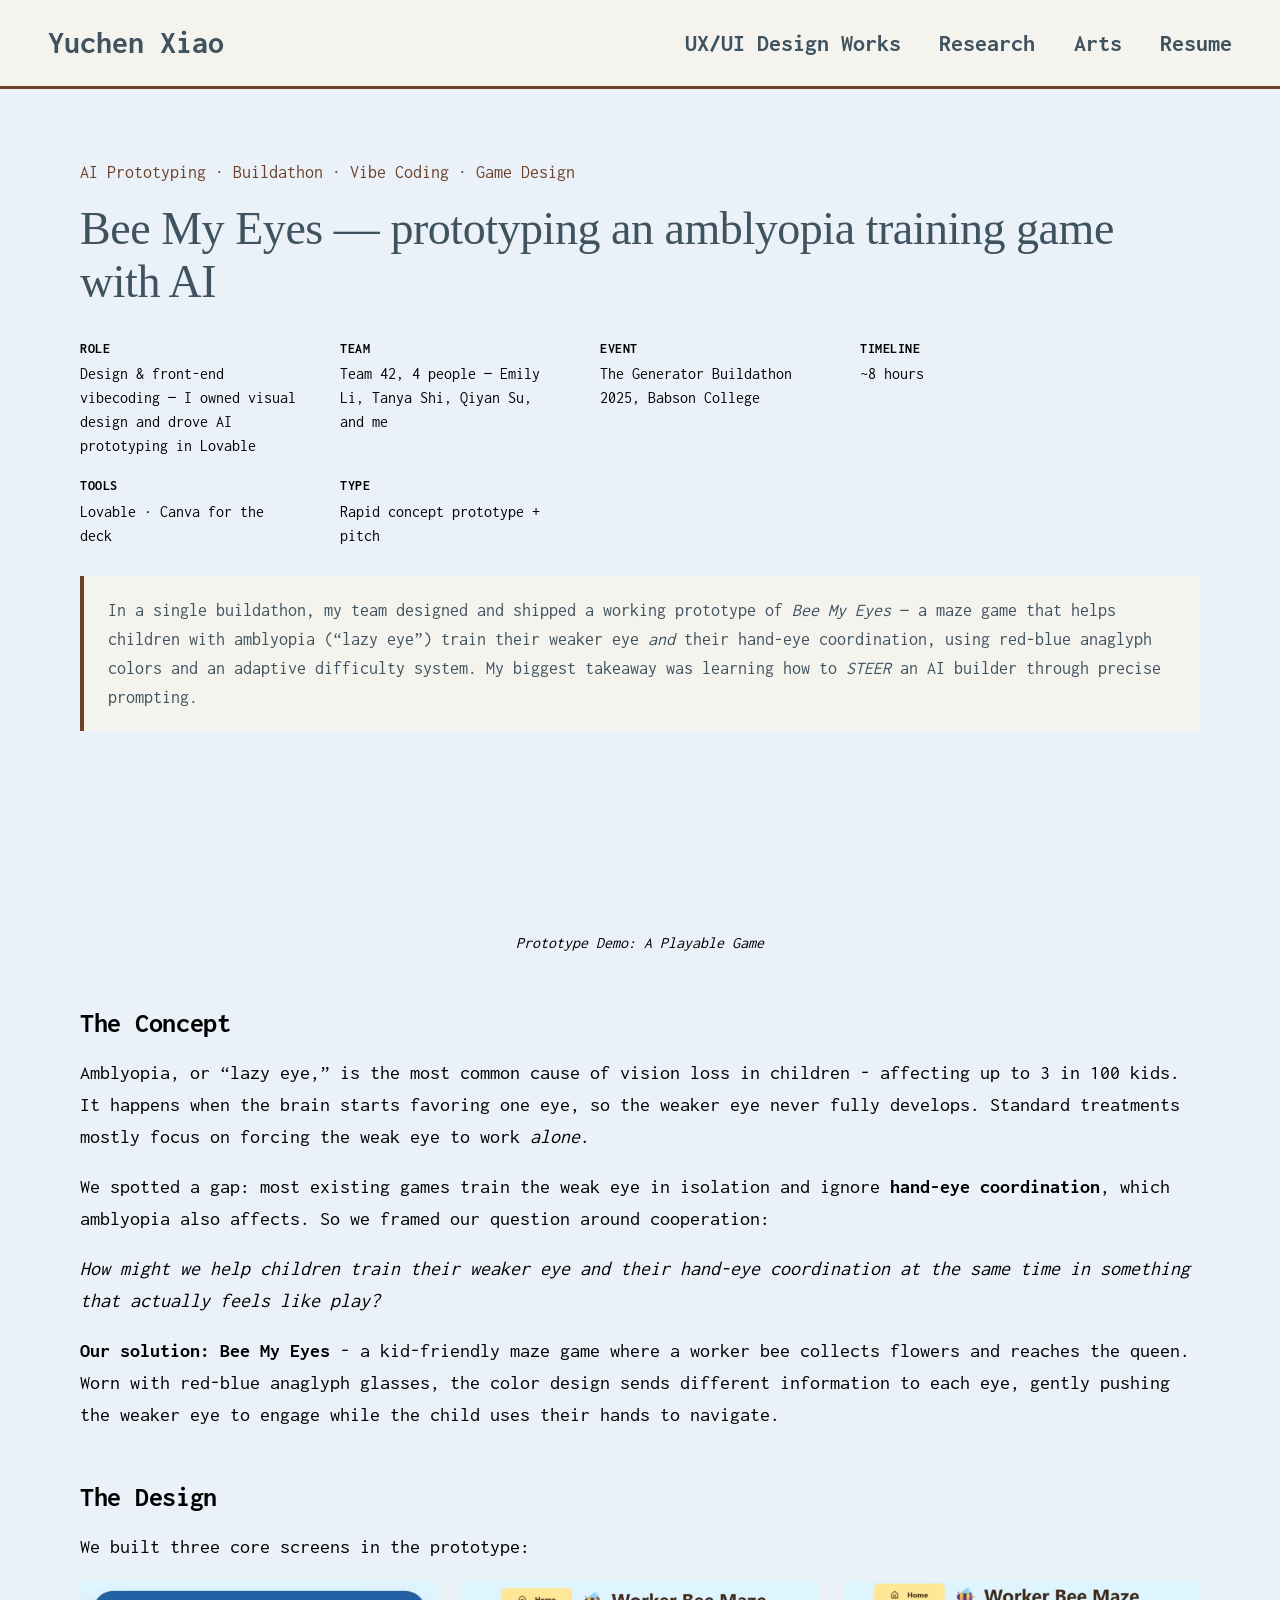
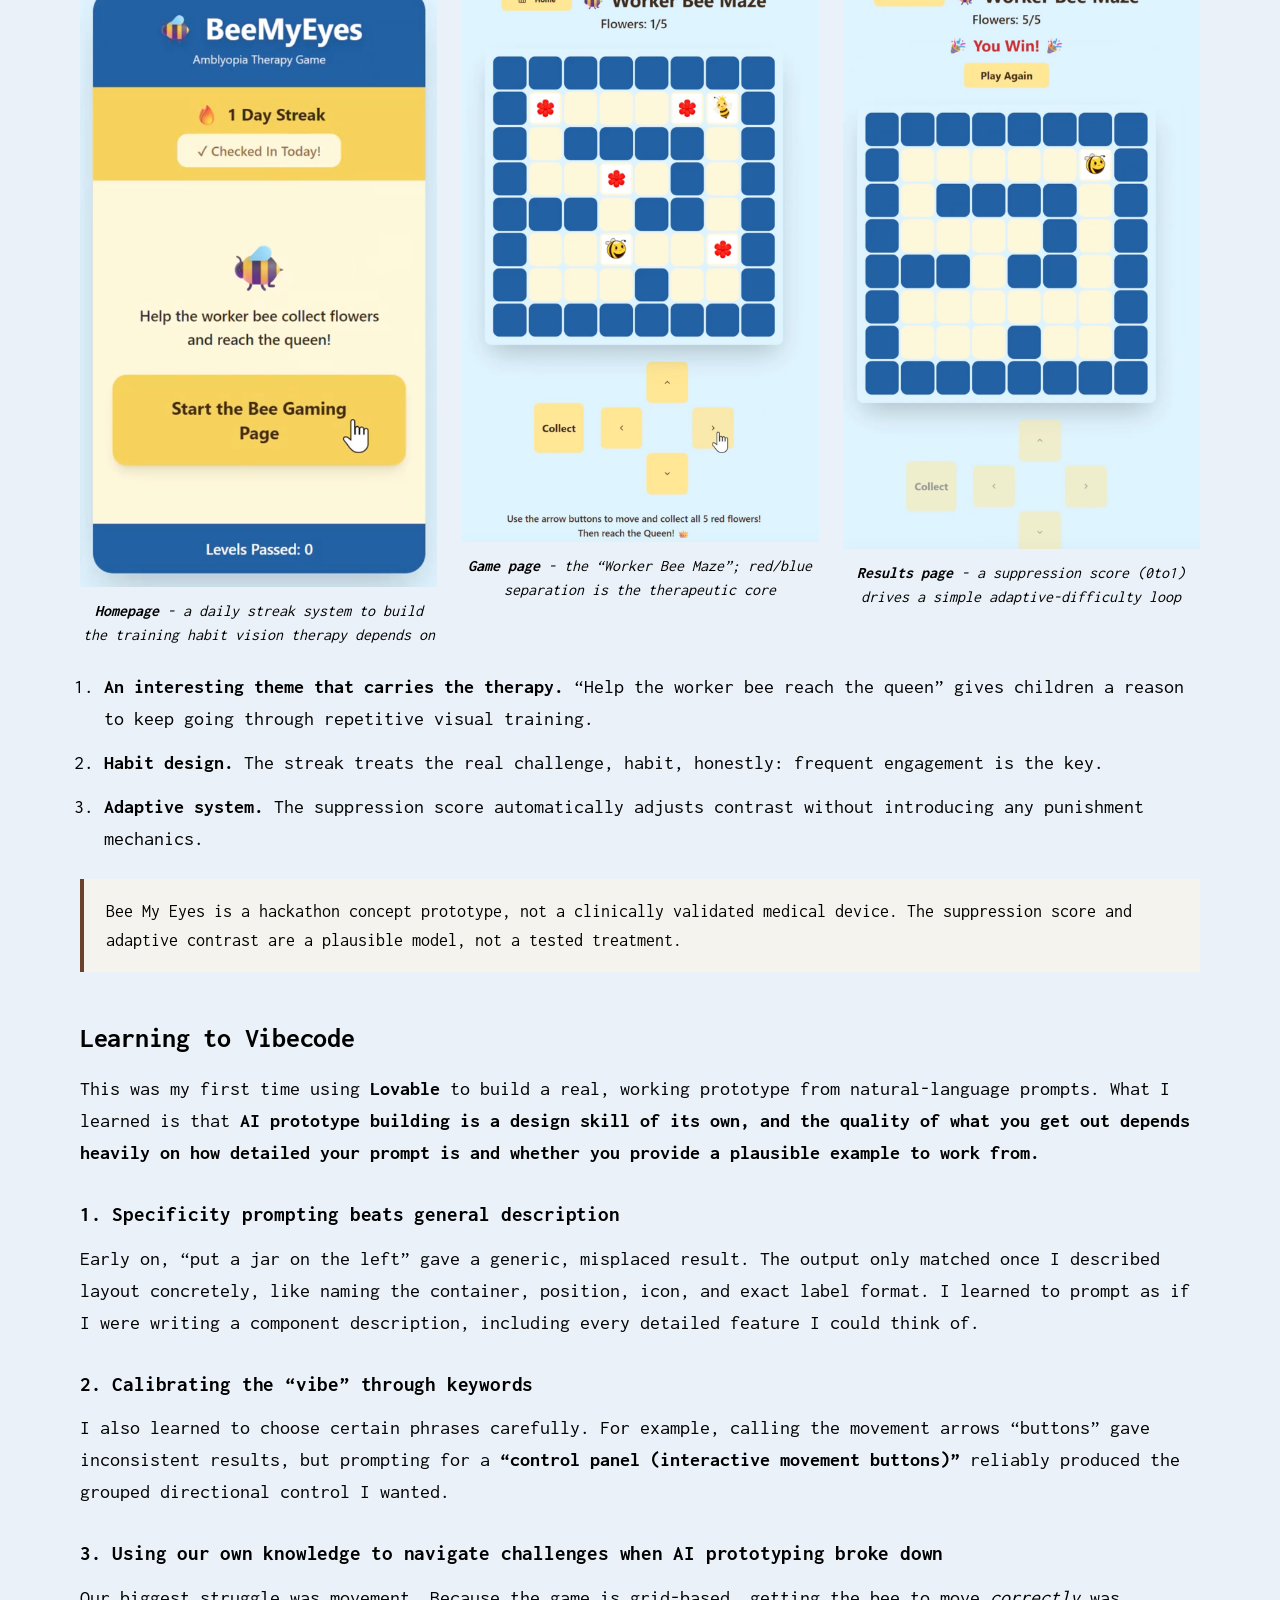
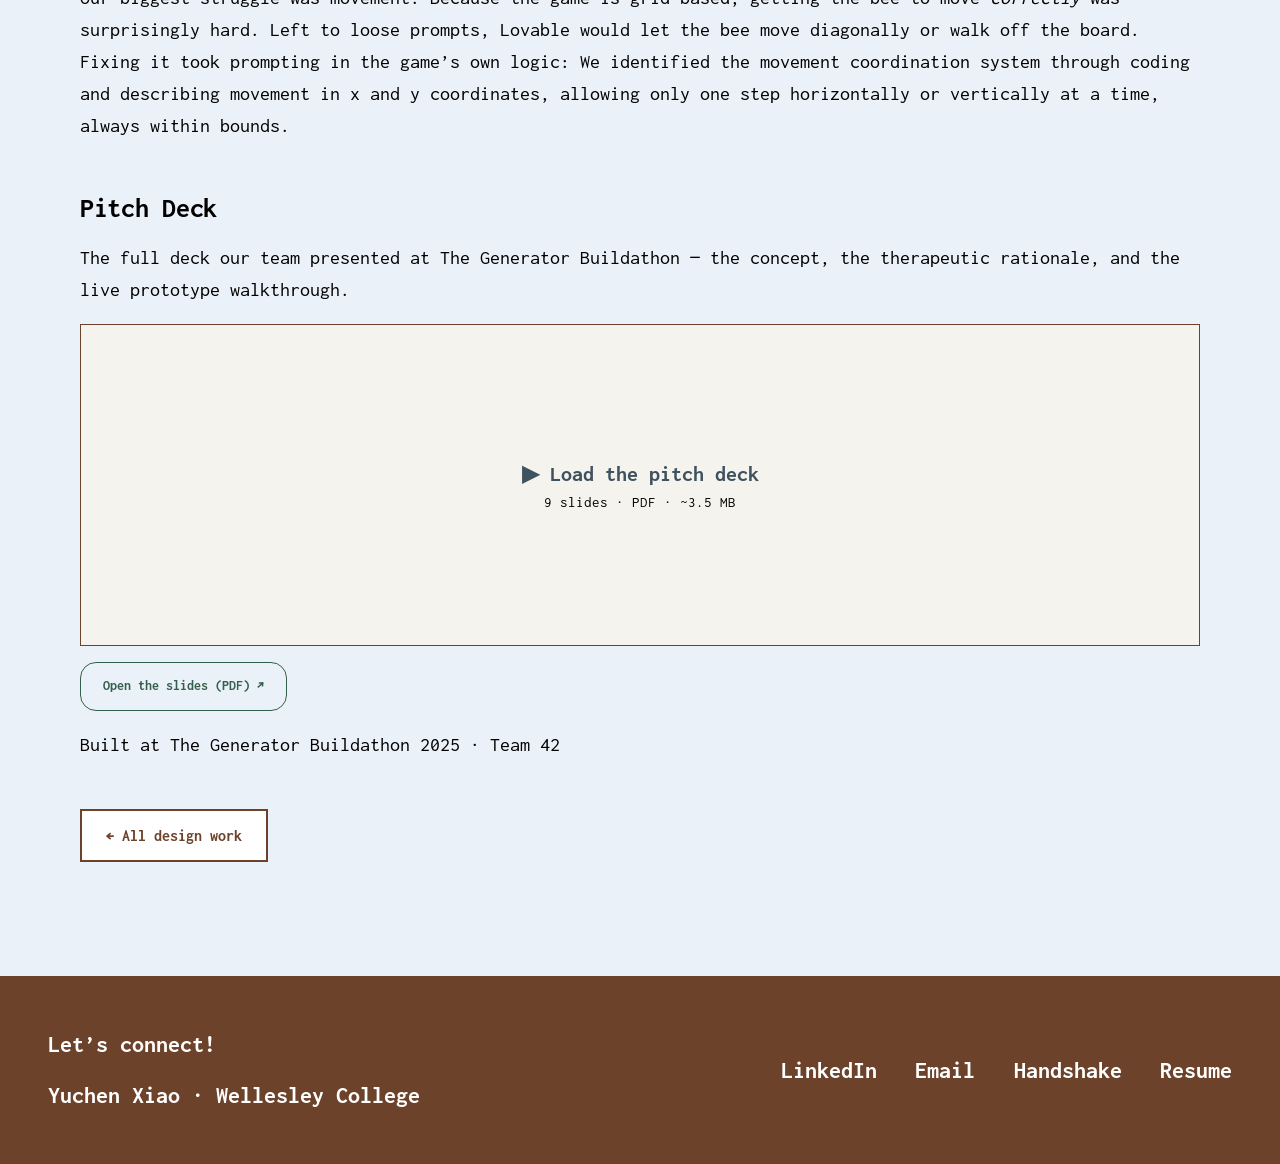
==== bee-my-eyes.html @ b3eed1ea "Publish portfolio site" ====
<!DOCTYPE html>
<html lang="en">
<head>
<meta charset="utf-8" />
<meta name="viewport" content="width=device-width, initial-scale=1" />
<title>Bee My Eyes — Yuchen Xiao</title>
<link rel="preconnect" href="https://fonts.googleapis.com">
<link rel="preconnect" href="https://fonts.gstatic.com" crossorigin>
<link href="https://fonts.googleapis.com/css2?family=Inconsolata:wght@400;500;700&family=Irish+Grover&display=swap" rel="stylesheet">
<link rel="stylesheet" href="styles.css?v=4">
<style>
  /* ===== Bee My Eyes case study ===== */
  .bme { width: min(1120px, 100% - 96px); margin: 0 auto; padding: clamp(40px, 6vw, 72px) 0 96px; }

  /* header */
  .bme-kicker { font-family: "Inconsolata", cursive; font-size: 18px; color: #6D422A; margin: 0 0 18px; line-height: 1.3; }
  .bme-kicker .dot { display: inline-block; width: 9px; height: 9px; border-radius: 999px; background: var(--decor); margin-right: 12px; vertical-align: middle; }
  .bme-title { font-family: "Irish Grover", cursive; font-weight: 400; font-size: clamp(34px, 4.4vw, 46px); color: #3F525F; margin: 0 0 28px; line-height: 1.15; }

  .bme-meta { display: grid; grid-template-columns: repeat(auto-fit, minmax(220px, 1fr)); gap: 16px 40px; margin: 0 0 28px; max-width: 1000px; }
  .bme-meta dt { font-family: "Inconsolata", monospace; font-weight: 700; font-size: 14px; letter-spacing: .04em; text-transform: uppercase; color: #000000; margin-bottom: 2px; }
  .bme-meta dd { font-family: "Inconsolata", monospace; font-size: 16px; color: #000000; margin: 0; line-height: 1.5; }

  .bme-tldr { border-left: 4px solid #6D422A; background: #F5F3ED; border-radius: 0; padding: 20px 24px; margin: 0 0 36px;
    font-family: "Inconsolata", monospace; font-size: 18px; color: #3F525F; line-height: 1.6; }
  .bme-tldr strong { font-weight: 700; }

  /* media: everything square-cornered */
  .bme img, .bme video, .bme iframe { border-radius: 0; display: block; }

  .bme-video { margin: 0 0 12px; text-align: center; }
  .bme-video video { max-height: 650px; max-width: 100%; width: auto; margin: 0 auto; }
  .bme-cap { font-family: "Inconsolata", monospace; font-size: 16px; color: #000000; margin: 0 0 40px; text-align: center; font-style: italic; }

  /* body — full-width prose, black */
  .bme-body h2 { font-family: "Inconsolata", monospace; font-weight: 700; font-size: 28px; color: #000000; margin: 48px 0 16px; line-height: 1.3; }
  .bme-body h3 { font-family: "Inconsolata", monospace; font-weight: 700; font-size: 21px; color: #000000; margin: 28px 0 10px; }
  .bme-body p, .bme-body li { font-family: "Inconsolata", monospace; font-weight: 400; font-size: 20px; color: #000000; line-height: 1.6; }
  .bme-body p { margin: 0 0 18px; }
  .bme-body ul, .bme-body ol { margin: 0 0 18px; padding-left: 1.4em; }
  .bme-body li { margin-bottom: 12px; }
  .bme-body strong { font-weight: 700; }
  .bme-body em { font-style: italic; }

  .bme-note { border-left: 4px solid #6D422A; background: #F5F3ED; border-radius: 0; padding: 18px 22px; margin: 24px 0;
    font-family: "Inconsolata", monospace; font-size: 18px; color: #000000; line-height: 1.6; }

  /* three core screens, one row */
  .bme-screens { display: grid; grid-template-columns: repeat(3, 1fr); gap: 24px; align-items: start; margin: 8px 0 24px; }
  .bme-screens figure { margin: 0; }
  .bme-screens img { width: 100%; height: auto; }
  .bme-screens figcaption { font-family: "Inconsolata", monospace; font-size: 16px; color: #000000; margin-top: 12px; line-height: 1.5; text-align: center; font-style: italic; }

  /* pitch deck */
  .bme-deck { border: 1px solid #6D422A; border-radius: 0; margin: 8px 0 16px; }
  .bme-deck iframe { width: 100%; height: 640px; border: 0; display: block; }
  .bme-deck-load { display: flex; flex-direction: column; align-items: center; justify-content: center; gap: 8px;
    width: 100%; height: 320px; background: #F5F3ED; border: 0; cursor: pointer; font-family: "Inconsolata", monospace; }
  .bme-deck-load:hover { background: #ECECEC; }
  .bme-deck-title { font-size: 22px; font-weight: 700; color: #3F525F; }
  .bme-deck-sub { font-size: 15px; color: #000000; }

  .bme-built { font-family: "Inconsolata", monospace; font-size: 16px; color: #000000; margin-top: 40px; }

  @media (max-width: 820px) {
    .bme-title { font-size: 32px; }
    .bme-screens { grid-template-columns: 1fr; }
    .bme-deck iframe { height: 60vw; min-height: 320px; }
  }
</style>
</head>
<body>
  <header class="topnav">
    <a href="index.html" class="brand">Yuchen&nbsp;Xiao</a>
    <nav class="topnav-links" aria-label="Primary">
      <a href="design.html" aria-current="page">UX/UI Design Works</a>
      <a href="research.html">Research</a>
      <a href="art.html">Arts</a>
      <a href="resume.pdf" download>Resume</a>
    </nav>
  </header>

  <main>
    <article class="bme">
      <p class="bme-kicker">AI Prototyping · Buildathon · Vibe Coding · Game Design</p>
      <h1 class="bme-title">Bee My Eyes — prototyping an amblyopia training game with AI</h1>

      <dl class="bme-meta">
        <div><dt>Role</dt><dd>Design &amp; front-end vibecoding — I owned visual design and drove AI prototyping in Lovable</dd></div>
        <div><dt>Team</dt><dd>Team 42, 4 people — Emily Li, Tanya Shi, Qiyan Su, and me</dd></div>
        <div><dt>Event</dt><dd>The Generator Buildathon 2025, Babson College</dd></div>
        <div><dt>Timeline</dt><dd>~8 hours</dd></div>
        <div><dt>Tools</dt><dd>Lovable · Canva for the deck</dd></div>
        <div><dt>Type</dt><dd>Rapid concept prototype + pitch</dd></div>
      </dl>

      <div class="bme-tldr"> In a single buildathon, my team designed and shipped a working prototype of <em>Bee My Eyes</em> — a maze game that helps children with amblyopia (&ldquo;lazy eye&rdquo;) train their weaker eye <em>and</em> their hand-eye coordination, using red-blue anaglyph colors and an adaptive difficulty system. My biggest takeaway was learning how to <em>STEER</em> an AI builder through precise prompting.</div>

      <figure class="bme-video">
        <video src="assets/bee-my-eyes/demo.mp4" autoplay muted loop playsinline aria-label="26-second prototype demo of the Bee My Eyes maze game"></video>
      </figure>
      <p class="bme-cap">Prototype Demo: A Playable Game</p>

      <div class="bme-body">
        <h2>The Concept</h2>
        <p>Amblyopia, or &ldquo;lazy eye,&rdquo; is the most common cause of vision loss in children - affecting up to 3 in 100 kids. It happens when the brain starts favoring one eye, so the weaker eye never fully develops. Standard treatments mostly focus on forcing the weak eye to work <em>alone</em>.</p>
        <p>We spotted a gap: most existing games train the weak eye in isolation and ignore <strong>hand-eye coordination</strong>, which amblyopia also affects. So we framed our question around cooperation:</p>
        <p><em>How might we help children train their weaker eye and their hand-eye coordination at the same time in something that actually feels like play?</em></p>
        <p><strong>Our solution: Bee My Eyes</strong> - a kid-friendly maze game where a worker bee collects flowers and reaches the queen. Worn with red-blue anaglyph glasses, the color design sends different information to each eye, gently pushing the weaker eye to engage while the child uses their hands to navigate.</p>

        <h2>The Design</h2>
        <p>We built three core screens in the prototype:</p>
        <div class="bme-screens">
          <figure><img src="assets/bee-my-eyes/homepage.png" alt="Homepage with daily streak system" loading="lazy"><figcaption><strong>Homepage</strong> - a daily streak system to build the training habit vision therapy depends on</figcaption></figure>
          <figure><img src="assets/bee-my-eyes/game-page.png" alt="Worker Bee Maze game page" loading="lazy"><figcaption><strong>Game page</strong> - the &ldquo;Worker Bee Maze&rdquo;; red/blue separation is the therapeutic core</figcaption></figure>
          <figure><img src="assets/bee-my-eyes/results-suppression-score.png" alt="Results page with a suppression score" loading="lazy"><figcaption><strong>Results page</strong> - a suppression score (0to1) drives a simple adaptive-difficulty loop</figcaption></figure>
        </div>
        <ol>
          <li><strong>An interesting theme that carries the therapy.</strong> &ldquo;Help the worker bee reach the queen&rdquo; gives children a reason to keep going through repetitive visual training.</li>
          <li><strong>Habit design.</strong> The streak treats the real challenge, habit, honestly: frequent engagement is the key.</li>
          <li><strong>Adaptive system.</strong> The suppression score automatically adjusts contrast without introducing any punishment mechanics.</li>
        </ol>
        <div class="bme-note">Bee My Eyes is a hackathon concept prototype, not a clinically validated medical device. The suppression score and adaptive contrast are a plausible model, not a tested treatment.</div>

        <h2>Learning to Vibecode</h2>
        <p>This was my first time using <strong>Lovable</strong> to build a real, working prototype from natural-language prompts. What I learned is that <strong>AI prototype building is a design skill of its own, and the quality of what you get out depends heavily on how detailed your prompt is and whether you provide a plausible example to work from.</p>
        <h3>1. Specificity prompting beats general description</h3>
        <p>Early on, &ldquo;put a jar on the left&rdquo; gave a generic, misplaced result. The output only matched once I described layout concretely, like naming the container, position, icon, and exact label format. I learned to prompt as if I were writing a component description, including every detailed feature I could think of.</p>
        <h3>2. Calibrating the &ldquo;vibe&rdquo; through keywords</h3>
        <p>I also learned to choose certain phrases carefully. For example, calling the movement arrows &ldquo;buttons&rdquo; gave inconsistent results, but prompting for a <strong>&ldquo;control panel (interactive movement buttons)&rdquo;</strong> reliably produced the grouped directional control I wanted.</p>
        <h3>3. Using our own knowledge to navigate challenges when AI prototyping broke down</h3>
        <p>Our biggest struggle was movement. Because the game is grid-based, getting the bee to move <em>correctly</em> was surprisingly hard. Left to loose prompts, Lovable would let the bee move diagonally or walk off the board. Fixing it took prompting in the game&rsquo;s own logic: We identified the movement coordination system through coding and describing movement in x and y coordinates, allowing only one step horizontally or vertically at a time, always within bounds.</p>

        <h2>Pitch Deck</h2>
        <p>The full deck our team presented at The Generator Buildathon — the concept, the therapeutic rationale, and the live prototype walkthrough.</p>
        <div class="bme-deck" id="deck">
          <button type="button" class="bme-deck-load" id="deckLoad" aria-label="Load the pitch deck">
            <span class="bme-deck-title">▶ Load the pitch deck</span>
            <span class="bme-deck-sub">9 slides · PDF · ~3.5 MB</span>
          </button>
        </div>
        <p><a class="btn btn-ghost" href="assets/bee-my-eyes/Bee%20My%20Eyes.pdf" target="_blank" rel="noopener">Open the slides (PDF) ↗</a></p>
        <script>
          document.getElementById('deckLoad').addEventListener('click', function () {
            document.getElementById('deck').innerHTML =
              '<iframe src="assets/bee-my-eyes/Bee%20My%20Eyes.pdf#view=FitH" title="Bee My Eyes pitch deck (PDF)"></iframe>';
          });
        </script>

        <p class="bme-built">Built at The Generator Buildathon 2025 · Team 42</p>

        <p style="margin-top:48px"><a href="design.html" style="display:inline-block; padding:12px 24px; background:#FFFFFF; color:#6D422A; border:2px solid #6D422A; border-radius:0; font-family:'Inconsolata',monospace; font-weight:700; font-size:16px; text-decoration:none;">&larr; All design work</a></p>
      </div>
    </article>
  </main>

  <footer class="hp-footer">
    <div class="foot-left">
      <div class="lead">Let&rsquo;s connect!</div>
      <div class="who">Yuchen Xiao · Wellesley College</div>
    </div>
    <nav class="foot-right" aria-label="Contact">
      <a href="https://www.linkedin.com/in/yuchen-xiao-a57701251/" target="_blank" rel="noopener">LinkedIn</a>
      <a href="mailto:yx106@wellesley.edu">Email</a>
      <a href="https://app.joinhandshake.com/profiles/cx3z9w" target="_blank" rel="noopener">Handshake</a>
      <a href="resume.pdf" download>Resume</a>
    </nav>
  </footer>
</body>
</html>
---- styles.css ----
/* ============================================================
   Yuchen Xiao — portfolio prototype
   SHARED STYLES · single source of truth for tokens + components
   Colors follow DESIGN_GUIDELINES.md §1 (all 9 kept; 5 lead).
   ============================================================ */

:root {
  /* ---- The 9 permitted palette colors (§1) ---- */
  --deep-navy:     #020524;
  --midnight-blue: #1C304D;
  --steel-blue:    #557683;
  --dusty-teal:    #74A5B0;
  --glacier-blue:  #83C7D8;
  --mist-blue:     #ADC4CE;
  --forest-green:  #355F4D;
  --moss-green:    #4E6E58;
  --snow-white:    #DFEAF0;
  --steel-deep:    #3E5A66;   /* §1.2 derived — muted body text only */

  /* ---- Semantic roles (§1.1). 5 MAIN = bg/text/accent/border/decor ---- */
  --bg:             var(--snow-white);
  --surface:        #FFFFFF;
  --surface-sunken: var(--mist-blue);
  --surface-invert: var(--deep-navy);

  --text:           var(--deep-navy);
  --text-secondary: var(--midnight-blue);
  --text-muted:     var(--steel-deep);
  --text-on-invert: var(--snow-white);

  --accent:         var(--forest-green);   /* MAIN */
  --accent-hover:   var(--moss-green);
  --accent-quiet:   var(--dusty-teal);

  --border:         var(--mist-blue);      /* MAIN */
  --decor:          var(--glacier-blue);   /* MAIN — the 活泼 pop, decor/large only */
  --footer-bg:      #6D422A;               /* footer brown (per Yuchen's design) */

  /* Homepage-derived site chrome (nav + footer), shared across all pages */
  --page-bg:        #EBF1F8;               /* page ground — matches the mountain paper */
  --header-bg:      #F5F3ED;               /* nav bar ground */
  --ink:            #3F525F;               /* wordmark + nav labels */
  --gut:            48px;                  /* nav / footer gutter */

  /* ---- Type (§2.2) ---- */
  --fs-display: clamp(38px, 6vw, 56px);
  --fs-h1: clamp(30px, 5vw, 40px);
  --fs-h2: clamp(24px, 3.5vw, 28px);
  --fs-h3: 20px;
  --fs-body: 17px;
  --fs-small: 14px;

  /* ---- Shape & motion ---- */
  --radius: 16px;
  --shadow-soft: 0 24px 64px -24px rgba(2, 5, 36, 0.08);
  --ease: 200ms ease-out;

  /* ---- Spacing scale (§3) ---- */
  --s-1: 8px;  --s-2: 16px; --s-3: 24px; --s-4: 32px;
  --s-5: 48px; --s-6: 64px; --s-7: 96px; --s-8: 128px;
}

*, *::before, *::after { box-sizing: border-box; }
html { -webkit-text-size-adjust: 100%; scroll-behavior: smooth; }
body {
  margin: 0;
  background: var(--page-bg);
  color: var(--text);
  font-family: "Inconsolata", ui-monospace, SFMono-Regular, Menlo, monospace;
  font-size: var(--fs-body);
  line-height: 1.7;
  -webkit-font-smoothing: antialiased;
}
h1, h2, h3 { font-family: "Inconsolata", ui-monospace, monospace; font-weight: 700; letter-spacing: -0.01em; margin: 0; }
p { margin: 0 0 var(--s-2); }
a { color: var(--accent); text-decoration: none; }
a:hover { color: var(--accent-hover); }
em { font-style: italic; }
img { max-width: 100%; display: block; }
a:focus-visible, button:focus-visible, video:focus-visible {
  outline: 2px solid var(--accent); outline-offset: 2px; border-radius: 4px;
}

/* ---------- Layout helpers ---------- */
.container { width: 100%; max-width: 1200px; margin: 0 auto; padding: 0 clamp(24px, 5vw, 64px); }
.prose { max-width: 68ch; }
.section { padding-block: clamp(48px, 9vw, 128px); }
.section--tight { padding-block: clamp(32px, 6vw, 64px); }

/* ---------- Nav (the quiet frame) ---------- */
.site-nav {
  position: sticky; top: 0; z-index: 20;
  display: flex; align-items: center; justify-content: space-between;
  padding: 24px clamp(24px, 5vw, 64px);
  background: color-mix(in srgb, var(--bg) 82%, transparent);
  backdrop-filter: saturate(120%) blur(6px);
  border-bottom: 1px solid transparent;
  transition: border-color var(--ease), background var(--ease);
}
.site-nav.scrolled { border-bottom-color: var(--border); }
.wordmark { font-family: "Inconsolata", ui-monospace, monospace; font-weight: 700; font-size: 22px; color: var(--text); }
.nav-links { display: flex; gap: clamp(20px, 3vw, 40px); align-items: center; }
.nav-links a { color: var(--text-secondary); font-size: var(--fs-small); letter-spacing: 0.02em; padding: 6px 2px; position: relative; }
.nav-links a::after {
  content: ""; position: absolute; left: 0; right: 100%; bottom: 0; height: 2px;
  background: var(--decor); transition: right var(--ease);   /* DECORATION: glacier underline */
}
.nav-links a:hover { color: var(--text); }
.nav-links a:hover::after, .nav-links a[aria-current="page"]::after { right: 0; }

/* ---------- Kicker ---------- */
.kicker { font-size: var(--fs-small); letter-spacing: 0.08em; text-transform: uppercase; color: var(--accent); font-weight: 700; margin-bottom: var(--s-2); }
.kicker .dot { display: inline-block; width: 8px; height: 8px; border-radius: 999px; background: var(--decor); margin-right: 10px; vertical-align: middle; } /* DECORATION */

/* ---------- Buttons ---------- */
.btn { display: inline-flex; align-items: center; gap: 8px; font-family: "Inconsolata", ui-monospace, monospace; font-weight: 700; font-size: var(--fs-small); padding: 12px 22px; border-radius: var(--radius); min-height: 44px; cursor: pointer; transition: background var(--ease), color var(--ease), border-color var(--ease); }
.btn-primary { background: var(--accent); color: var(--snow-white); border: 1px solid var(--accent); }
.btn-primary:hover { background: var(--accent-hover); border-color: var(--accent-hover); color: var(--snow-white); }
.btn-ghost { background: transparent; color: var(--accent); border: 1px solid var(--accent); }
.btn-ghost:hover { background: color-mix(in srgb, var(--accent) 8%, transparent); }

/* ---------- Page header (index pages) ---------- */
.page-header { padding-top: clamp(32px, 6vw, 72px); padding-bottom: clamp(24px, 4vw, 48px); }
.page-header h1 { font-size: var(--fs-h1); margin-bottom: var(--s-2); }
.page-header .lead { max-width: 60ch; color: var(--text-secondary); font-size: 19px; }

/* ---------- Image mount (§7) ---------- */
.mount { background: var(--surface); border: 1px solid var(--border); border-radius: var(--radius); padding: clamp(16px, 3vw, 48px); box-shadow: var(--shadow-soft); }
.mount-sunken { background: var(--surface-sunken); border: none; }
.mount img, .mount video { border-radius: 10px; width: 100%; }
figure { margin: 0; }
figcaption { font-size: var(--fs-small); color: var(--text-muted); margin-top: var(--s-2); }

/* ---------- Cards (design index) ---------- */
.cards { display: grid; grid-template-columns: repeat(auto-fit, minmax(300px, 1fr)); gap: var(--s-4); }
.card { display: flex; flex-direction: column; background: var(--surface); border: 1px solid var(--border); border-radius: var(--radius); overflow: hidden; transition: box-shadow var(--ease); }
.card:hover { box-shadow: var(--shadow-soft); }              /* DECORATION: hover lift via shadow */
.card .card-media { aspect-ratio: 16/10; background: var(--surface-sunken); overflow: hidden; }
.card .card-media img { width: 100%; height: 100%; object-fit: cover; }
.card .card-body { padding: var(--s-3); }
.card h3 { font-size: var(--fs-h3); margin-bottom: 8px; }
.card p { color: var(--text-secondary); font-size: var(--fs-small); margin-bottom: 12px; }
.card .tags { display: flex; flex-wrap: wrap; gap: 8px; }
.tag { font-size: 12px; color: var(--text-muted); border: 1px solid var(--border); border-radius: 999px; padding: 4px 12px; }

/* ---------- Case study layout ---------- */
.cs-hero { padding-top: clamp(24px, 5vw, 56px); }
.cs-hero h1 { font-size: var(--fs-display); line-height: 1.1; max-width: 20ch; margin-bottom: var(--s-3); }
.cs-meta { display: grid; grid-template-columns: repeat(auto-fit, minmax(180px, 1fr)); gap: var(--s-2) var(--s-4); max-width: 900px; margin-bottom: var(--s-4); }
.cs-meta dt { font-size: 12px; letter-spacing: 0.06em; text-transform: uppercase; color: var(--text-muted); margin-bottom: 2px; }
.cs-meta dd { margin: 0; color: var(--text-secondary); font-size: var(--fs-small); }
.tldr { background: var(--surface-sunken); border-radius: var(--radius); padding: clamp(20px, 3vw, 32px); margin: var(--s-4) 0; }
.tldr strong { color: var(--text); }
.cs-hero-row { display: grid; grid-template-columns: repeat(4, 1fr); gap: var(--s-2); }
.cs-hero-row .mount { padding: 12px; }
.cs-body { padding-top: var(--s-5); }
.cs-body h2 { font-size: var(--fs-h2); margin: var(--s-6) 0 var(--s-2); }
.cs-body h3 { font-size: var(--fs-h3); margin: var(--s-4) 0 var(--s-1); }
.cs-body > p, .cs-body > ul, .cs-body > ol, .cs-body > .prose { max-width: 68ch; color: var(--text-secondary); }
.cs-body ul, .cs-body ol { padding-left: 1.2em; }
.cs-body li { margin-bottom: 8px; }
.cs-figure { margin: var(--s-4) 0; }
.cs-figure-2 { display: grid; grid-template-columns: 1fr 1fr; gap: var(--s-2); }

/* tables */
.cs-body table { border-collapse: collapse; width: 100%; max-width: 780px; margin: var(--s-3) 0; font-size: var(--fs-small); }
.cs-body th, .cs-body td { text-align: left; padding: 12px 16px; border-bottom: 1px solid var(--border); vertical-align: top; }
.cs-body th { color: var(--text); font-weight: 700; }
.cs-body td { color: var(--text-secondary); }

/* placeholder for missing assets */
.asset-missing { display: grid; place-items: center; min-height: 160px; border: 1px dashed var(--steel-blue); border-radius: var(--radius); color: var(--text-muted); font-size: var(--fs-small); text-align: center; padding: var(--s-3); background: color-mix(in srgb, var(--surface-sunken) 30%, transparent); }
.flag { border-left: 3px solid var(--decor); background: color-mix(in srgb, var(--decor) 10%, transparent); padding: 16px 20px; border-radius: 0 var(--radius) var(--radius) 0; margin: var(--s-3) 0; font-size: var(--fs-small); color: var(--text-secondary); }

/* ---------- Art gallery (§8 — palette recedes) ---------- */
.gallery-item { margin-bottom: clamp(48px, 8vw, 96px); }
.gallery-item img { width: 100%; border-radius: 4px; }
.gallery-item .grid-2 { display: grid; grid-template-columns: 1fr 1fr; gap: 16px; margin-top: 16px; }
.gallery-meta { max-width: 68ch; margin: 0 auto clamp(24px, 4vw, 40px); }
.gallery-meta h2 { font-size: var(--fs-h2); }
.gallery-meta .medium { font-size: var(--fs-small); color: var(--text-muted); margin: 4px 0 16px; }
.gallery-wide { max-width: 1000px; margin: 0 auto; }

/* ---------- Footer ---------- */
.site-footer { background: var(--surface-invert); color: var(--text-on-invert); padding: clamp(48px, 8vw, 96px) 0 clamp(32px, 5vw, 64px); margin-top: clamp(64px, 10vw, 128px); }
.site-footer a { color: var(--decor); }
.site-footer .foot-grid { display: flex; justify-content: space-between; gap: var(--s-4); flex-wrap: wrap; }
.site-footer .foot-links { display: flex; gap: var(--s-4); flex-wrap: wrap; }
.site-footer h2 { font-size: var(--fs-h2); margin-bottom: 8px; }
.site-footer small { color: color-mix(in srgb, var(--text-on-invert) 60%, transparent); }

/* ---------- Scroll reveal (§9: subtle fade + 8px, once) ---------- */
.reveal { opacity: 0; transform: translateY(8px); transition: opacity 400ms ease-out, transform 400ms ease-out; }
.reveal.in { opacity: 1; transform: none; }

/* ---------- Responsive ---------- */
@media (max-width: 860px) {
  .cs-hero-row { grid-template-columns: 1fr 1fr; }
  .cs-figure-2, .gallery-item .grid-2 { grid-template-columns: 1fr; }
}
@media (max-width: 720px) {
  .site-nav { flex-wrap: wrap; gap: 12px; padding: 16px 24px; }
  .wordmark { font-size: 20px; }
  .nav-links { flex-basis: 100%; justify-content: space-between; gap: 0; }
  .nav-links a { font-size: 13px; }
  .cs-hero-row { grid-template-columns: 1fr 1fr; }
}
@media (prefers-reduced-motion: reduce) {
  html { scroll-behavior: auto; }
  * { transition: none !important; animation: none !important; }
  .reveal { opacity: 1; transform: none; }
}

/* ============================================================
   Shared site chrome — top nav + footer (from the homepage)
   Applied to every page. Markup: <header class="topnav"> and
   <footer class="hp-footer">.
   ============================================================ */
.topnav { display: flex; align-items: center; justify-content: space-between;
  padding: 16px var(--gut); background: var(--header-bg); border-bottom: 3px solid var(--footer-bg); }
.topnav .brand { font-family: "Inconsolata", monospace; font-weight: 700; font-size: 32px; color: var(--ink); }
.topnav-links { display: flex; align-items: center; gap: clamp(24px, 3vw, 52px); }
.topnav-links a { font-family: "Inconsolata", monospace; font-weight: 700; font-size: 24px; color: var(--ink); }
.topnav-links a:hover { opacity: .7; }

.hp-footer { background: var(--footer-bg); color: #fff; padding: var(--gut);
  display: flex; align-items: center; justify-content: space-between; gap: 32px; flex-wrap: wrap; margin-top: 0; }
.hp-footer .foot-left { font-family: "Inconsolata", monospace; }
.hp-footer .foot-left .lead { font-size: 24px; font-weight: 700; margin-bottom: 10px; }
.hp-footer .foot-left .who { font-size: 24px; }
.hp-footer .foot-right { display: flex; align-items: center; gap: clamp(24px, 3vw, 44px); flex-wrap: wrap; }
.hp-footer .foot-right a { color: #fff; font-family: "Inconsolata", monospace; font-size: 24px; }
.hp-footer .foot-right a:hover { text-decoration: underline; }

@media (max-width: 900px) {
  .topnav { flex-wrap: wrap; gap: 10px; padding: 14px 24px; }
  .topnav .brand { font-size: 26px; }
  .topnav-links { flex-basis: 100%; justify-content: space-between; gap: 6px; }
  .topnav-links a { font-size: 15px; }
  .hp-footer { flex-direction: column; align-items: flex-start; }
  .hp-footer .foot-left .lead, .hp-footer .foot-left .who, .hp-footer .foot-right a { font-size: 19px; }
}

/* ============================================================
   Case-study project pages (WBeauty, Let's Fly Now)
   Wide, left-aligned, black body; square-cornered media.
   ============================================================ */
.pc { width: min(1120px, 100% - 96px); margin: 0 auto; padding: clamp(40px, 6vw, 72px) 0 96px; }

.pc-kicker { font-family: "Inconsolata", cursive; font-size: 18px; color: #6D422A; margin: 0 0 18px; line-height: 1.3; }
.pc-kicker .dot { display: inline-block; width: 9px; height: 9px; border-radius: 999px; background: var(--decor); margin-right: 12px; vertical-align: middle; }
.pc-title { font-family: "Irish Grover", cursive; font-weight: 400; font-size: clamp(34px, 4.4vw, 46px); color: #3F525F; margin: 0 0 28px; line-height: 1.15; }

.pc-meta { display: grid; grid-template-columns: repeat(auto-fit, minmax(220px, 1fr)); gap: 16px 40px; margin: 0 0 28px; max-width: 1000px; }
.pc-meta dt { font-family: "Inconsolata", monospace; font-weight: 700; font-size: 14px; letter-spacing: .04em; text-transform: uppercase; color: #000; margin-bottom: 2px; }
.pc-meta dd { font-family: "Inconsolata", monospace; font-size: 16px; color: #000; margin: 0; line-height: 1.5; }

.pc-tldr { border-left: 4px solid #6D422A; background: #F5F3ED; border-radius: 0; padding: 20px 24px; margin: 0 0 36px;
  font-family: "Inconsolata", monospace; font-size: 18px; color: #3F525F; line-height: 1.6; }
.pc-tldr strong { font-weight: 700; }

/* media — all square-cornered, clean */
.pc img, .pc video, .pc iframe { border-radius: 0; display: block; }
.pc-hero { margin: 0 0 40px; }
.pc-hero img { width: 100%; height: auto; }
.pc-hero-row { display: grid; grid-template-columns: repeat(4, 1fr); gap: 16px; margin: 0 0 40px; }
.pc-hero-row img { width: 100%; height: auto; }

.pc-video { margin: 0 0 12px; text-align: center; }
.pc-video video { max-height: 400px; max-width: 100%; width: auto; margin: 0 auto; }
.pc-cap { font-family: "Inconsolata", monospace; font-size: 16px; color: #000; margin: 0 0 40px; text-align: center; }

.pc-body h2 { font-family: "Inconsolata", monospace; font-weight: 700; font-size: 28px; color: #000; margin: 48px 0 16px; line-height: 1.3; }
.pc-body h3 { font-family: "Inconsolata", monospace; font-weight: 700; font-size: 21px; color: #000; margin: 28px 0 10px; }
.pc-body p, .pc-body li { font-family: "Inconsolata", monospace; font-weight: 400; font-size: 20px; color: #000; line-height: 1.6; }
.pc-body p { margin: 0 0 18px; }
.pc-body ul, .pc-body ol { margin: 0 0 18px; padding-left: 1.4em; }
.pc-body li { margin-bottom: 12px; }
.pc-body strong { font-weight: 700; }
.pc-body em { font-style: italic; }

.pc-figure { margin: 24px 0; }
.pc-figure img { width: 100%; height: auto; }
.pc-figure figcaption, .pc-screens figcaption { font-family: "Inconsolata", monospace; font-size: 16px; color: #000; margin-top: 12px; line-height: 1.5; text-align: center; font-style: italic; }
.pc-figure-2 { display: grid; grid-template-columns: 1fr 1fr; gap: 24px; margin: 24px 0; }
.pc-figure-2 img { width: 100%; height: auto; }
.pc-screens { display: grid; grid-template-columns: repeat(3, 1fr); gap: 24px; align-items: start; margin: 8px 0 24px; }
.pc-screens figure { margin: 0; }
.pc-screens img { width: 100%; height: auto; }

.pc-table { width: 100%; border-collapse: collapse; margin: 18px 0; font-family: "Inconsolata", monospace; font-size: 18px; color: #000; }
.pc-table th, .pc-table td { text-align: left; padding: 12px 16px; border-bottom: 1px solid var(--border); vertical-align: top; }
.pc-table th { font-weight: 700; }

.pc-note { border-left: 4px solid #6D422A; background: #F5F3ED; border-radius: 0; padding: 18px 22px; margin: 24px 0;
  font-family: "Inconsolata", monospace; font-size: 18px; color: #000; line-height: 1.6; }

@media (max-width: 820px) {
  .pc-title { font-size: 32px; }
  .pc-hero-row { grid-template-columns: repeat(2, 1fr); }
  .pc-screens, .pc-figure-2 { grid-template-columns: 1fr; }
}
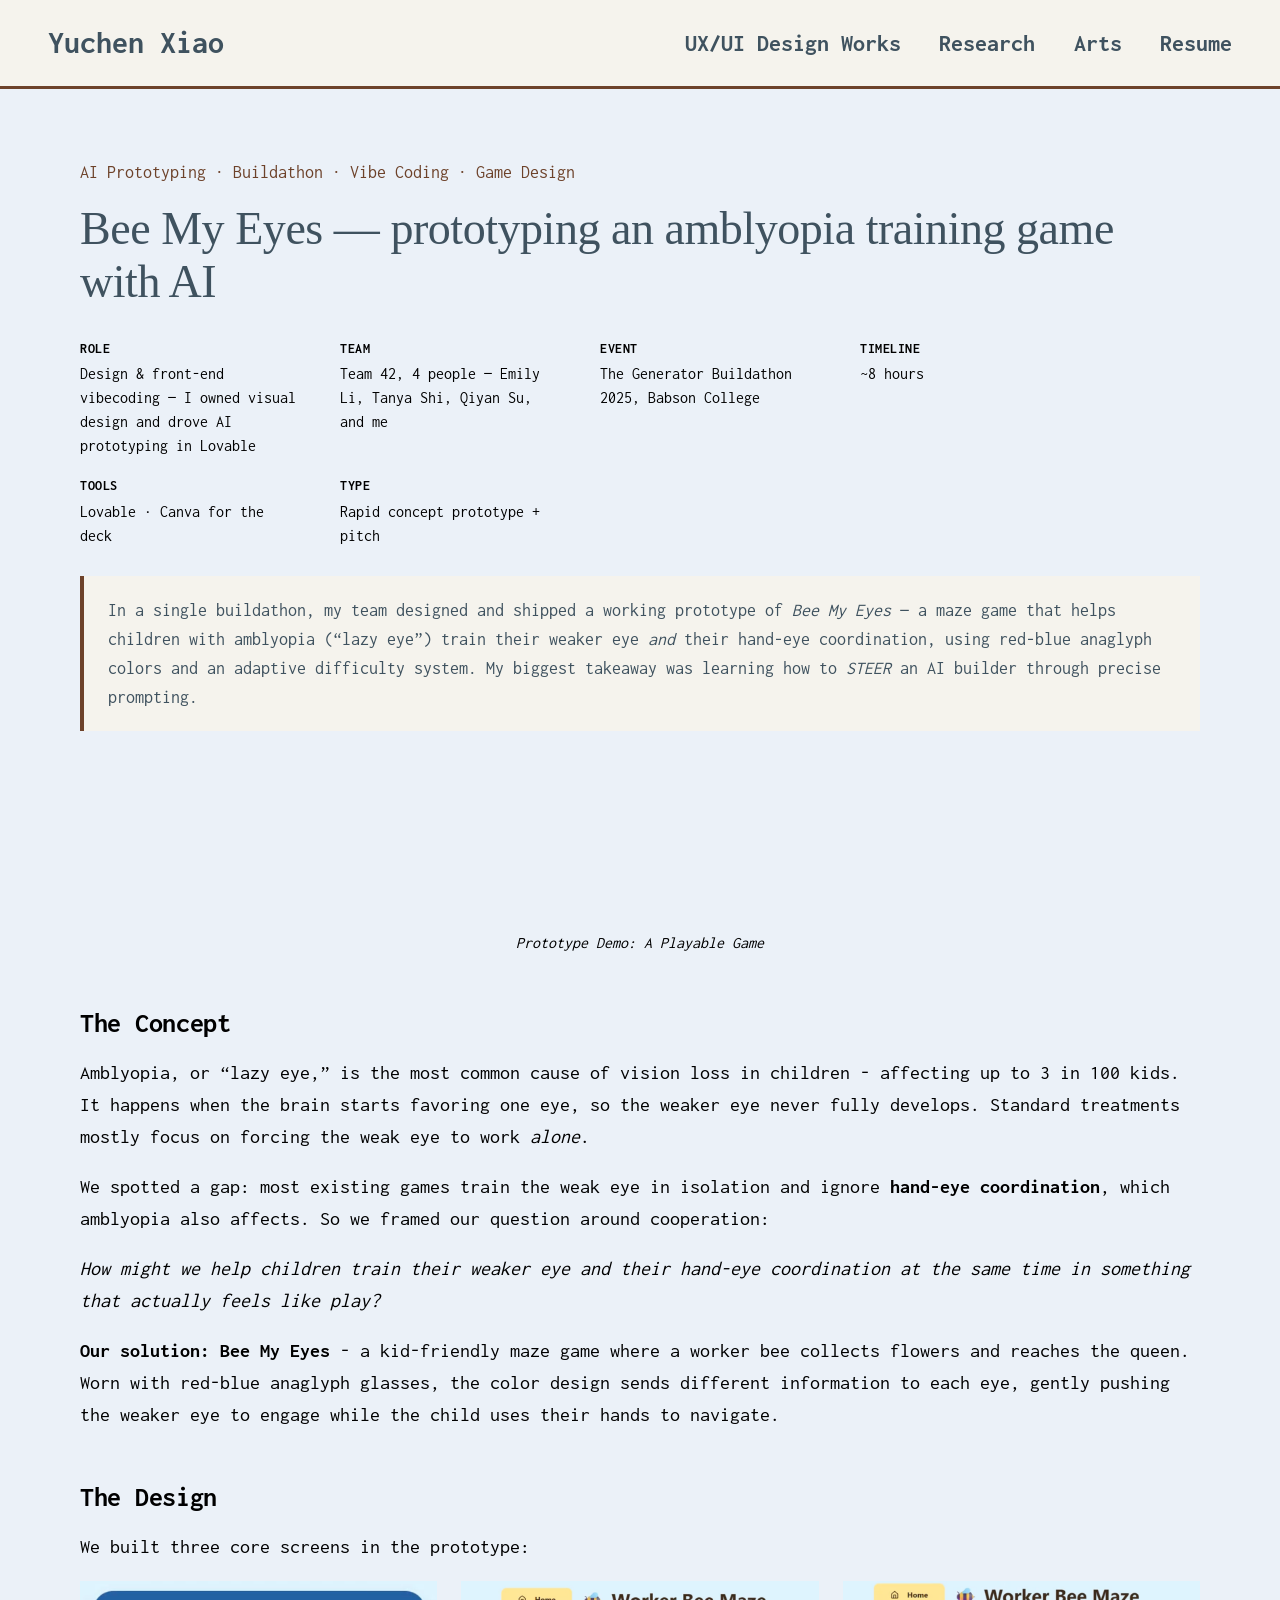
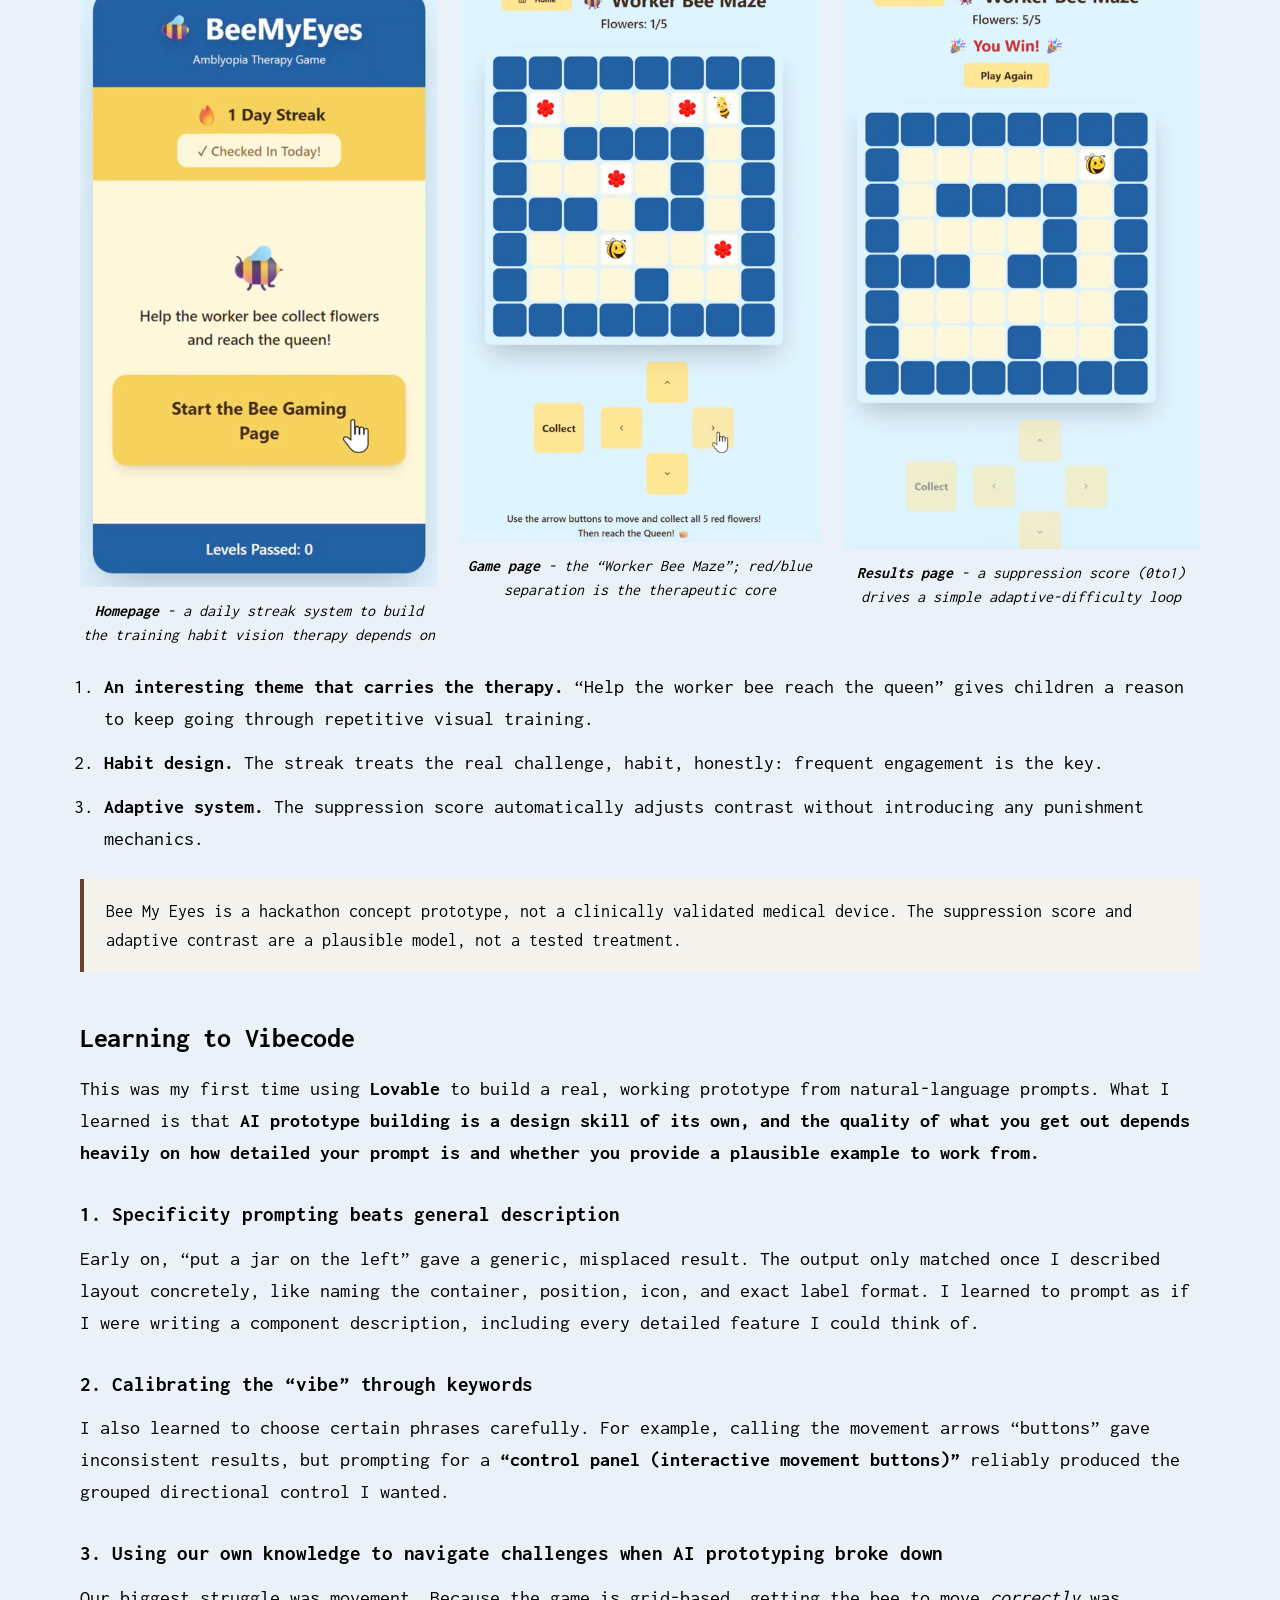
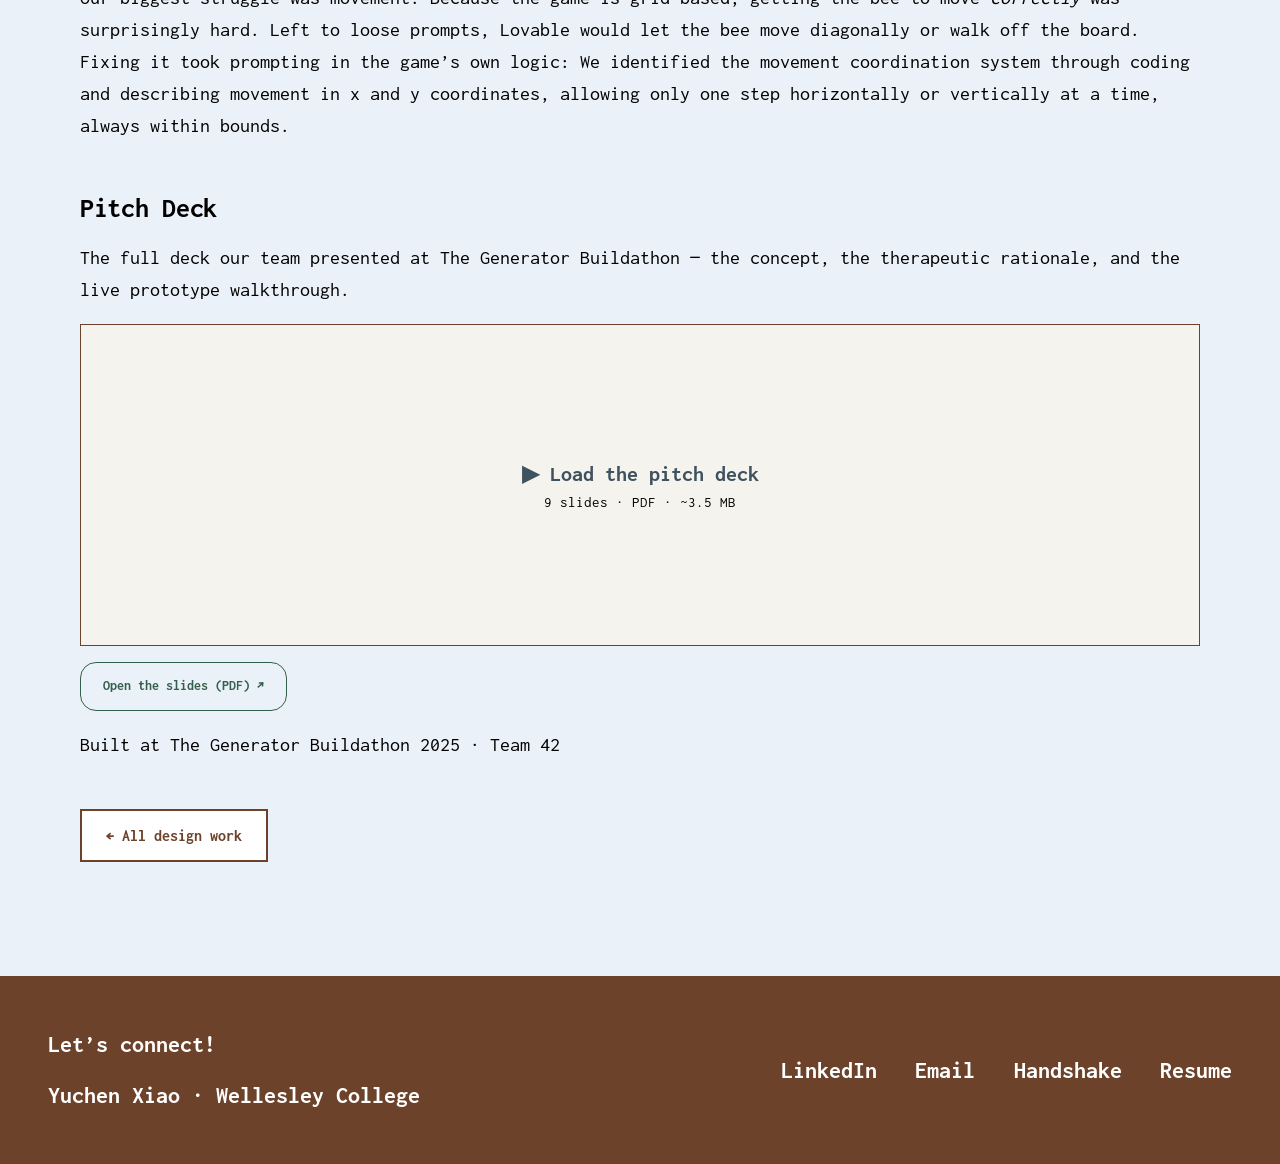
==== commit c0687982: "Fix button font + compress images" ====
--- a/bee-my-eyes.html
+++ b/bee-my-eyes.html
@@ -149,7 +149,7 @@
 
         <p class="bme-built">Built at The Generator Buildathon 2025 · Team 42</p>
 
-        <p style="margin-top:48px"><a href="design.html" style="display:inline-block; padding:12px 24px; background:#FFFFFF; color:#6D422A; border:2px solid #6D422A; border-radius:0; font-family:'Inconsolata',monospace; font-weight:700; font-size:16px; text-decoration:none;">&larr; All design work</a></p>
+        <p style="margin-top:48px"><a href="design.html" style="display:inline-block; padding:12px 24px; background:#FFFFFF; color:#6D422A; border:2px solid #6D422A; border-radius:0; font-family:Inconsolata, ui-monospace, SFMono-Regular, Menlo, monospace; font-weight:700; font-size:16px; text-decoration:none;">&larr; All design work</a></p>
       </div>
     </article>
   </main>
